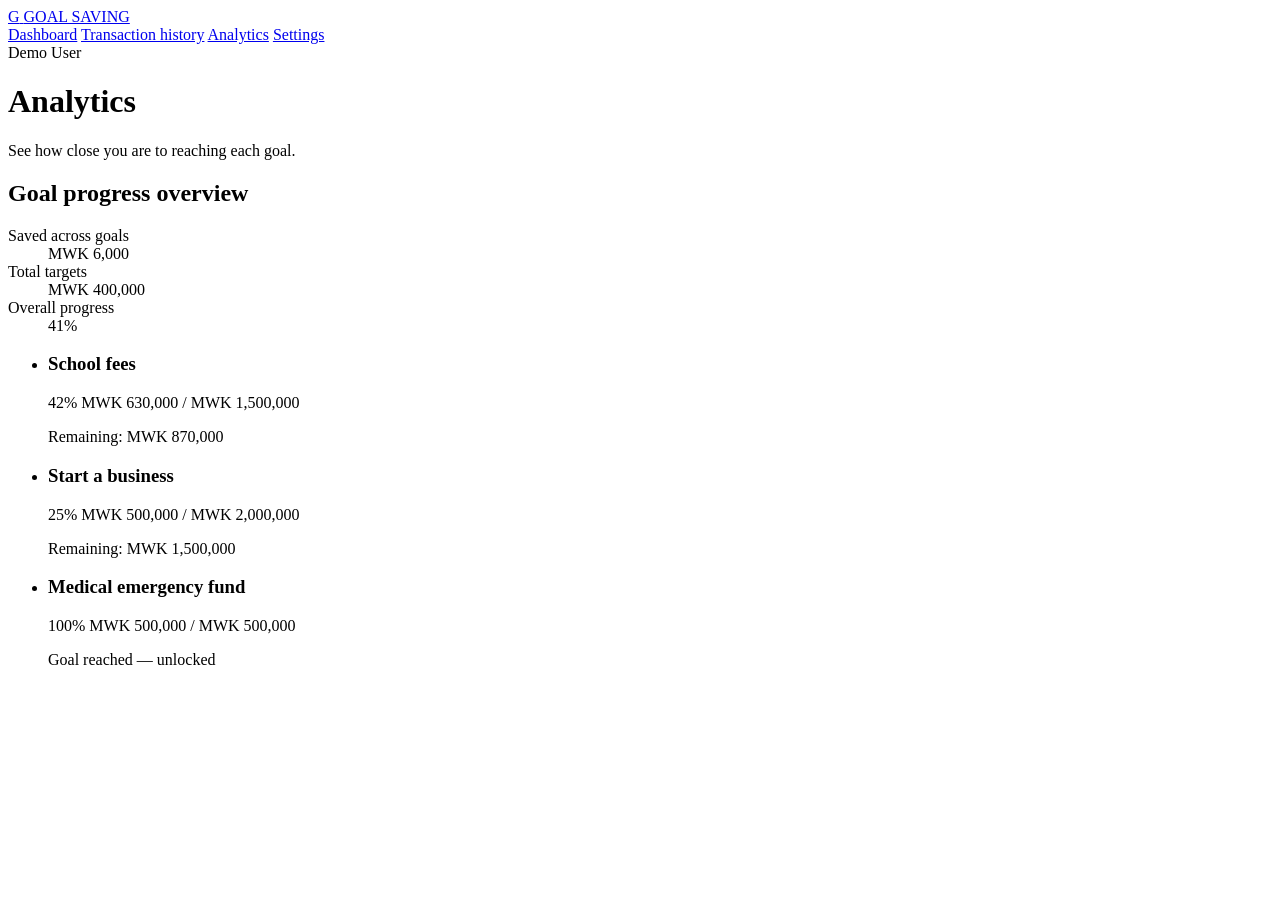
==== pages/analytics.html @ 2a547739 "Analytics_page" ====
<!DOCTYPE html>
<html lang="en">
<head>
  <meta charset="utf-8">
  <meta name="viewport" content="width=device-width, initial-scale=1">
  <title>Analytics - Goal Saving</title>
  <link rel="stylesheet" href="analytics.css">
</head>
<body>

  <!-- Site header: replace with the existing system's shared header include -->
  <header class="site-header">
    <div class="site-header__inner">
      <a class="brand" href="/">
        <span class="brand__mark" aria-hidden="true">G</span>
        <span class="brand__name">GOAL SAVING</span>
      </a>
      <nav class="main-nav" aria-label="Main">
        <a href="dashboard.html">Dashboard</a>
        <a href="transactions.html">Transaction history</a>
        <a href="analytics.html" aria-current="page">Analytics</a>
        <a href="settings.html">Settings</a>
      </nav>
      <span class="user-chip">Demo User</span>
    </div>
  </header>

  <main class="page">
    <h1 class="page__title">Analytics</h1>
    <p class="page__intro">See how close you are to reaching each goal.</p>

    <section class="panel" aria-labelledby="goals-heading">
      <h2 id="goals-heading" class="visually-hidden">Goal progress overview</h2>

      <!-- Summary figures -->
      <dl class="summary">
        <div class="stat">
          <dt class="stat__label">Saved across goals</dt>
          <dd class="stat__value"><span>MWK</span> 6,000</dd>
        </div>
        <div class="stat">
          <dt class="stat__label">Total targets</dt>
          <dd class="stat__value"><span>MWK</span> 400,000</dd>
        </div>
        <div class="stat">
          <dt class="stat__label">Overall progress</dt>
          <dd class="stat__value">41%</dd>
        </div>
      </dl>

      <!-- One <li> per goal. Set --value to the percentage and keep aria-valuenow in sync. -->
      <ul class="goals">
        <li class="goal">
          <h3 class="goal__name">School fees</h3>
          <div class="goal__meta">
            <span>42%</span>
            <span>MWK 630,000 / MWK 1,500,000</span>
          </div>
          <div class="bar" role="progressbar" aria-label="School fees progress" aria-valuemin="0" aria-valuemax="100" aria-valuenow="42" style="--value:42%"></div>
          <p class="goal__note">Remaining: MWK 870,000</p>
        </li>

        <li class="goal">
          <h3 class="goal__name">Start a business</h3>
          <div class="goal__meta">
            <span>25%</span>
            <span>MWK 500,000 / MWK 2,000,000</span>
          </div>
          <div class="bar" role="progressbar" aria-label="Start a business progress" aria-valuemin="0" aria-valuemax="100" aria-valuenow="25" style="--value:25%"></div>
          <p class="goal__note">Remaining: MWK 1,500,000</p>
        </li>

        <li class="goal">
          <h3 class="goal__name">Medical emergency fund</h3>
          <div class="goal__meta">
            <span>100%</span>
            <span>MWK 500,000 / MWK 500,000</span>
          </div>
          <div class="bar" role="progressbar" aria-label="Medical emergency fund progress" aria-valuemin="0" aria-valuemax="100" aria-valuenow="100" style="--value:100%"></div>
          <p class="goal__note">Goal reached &mdash; unlocked</p>
        </li>
      </ul>
    </section>
  </main>

</body>
</html>
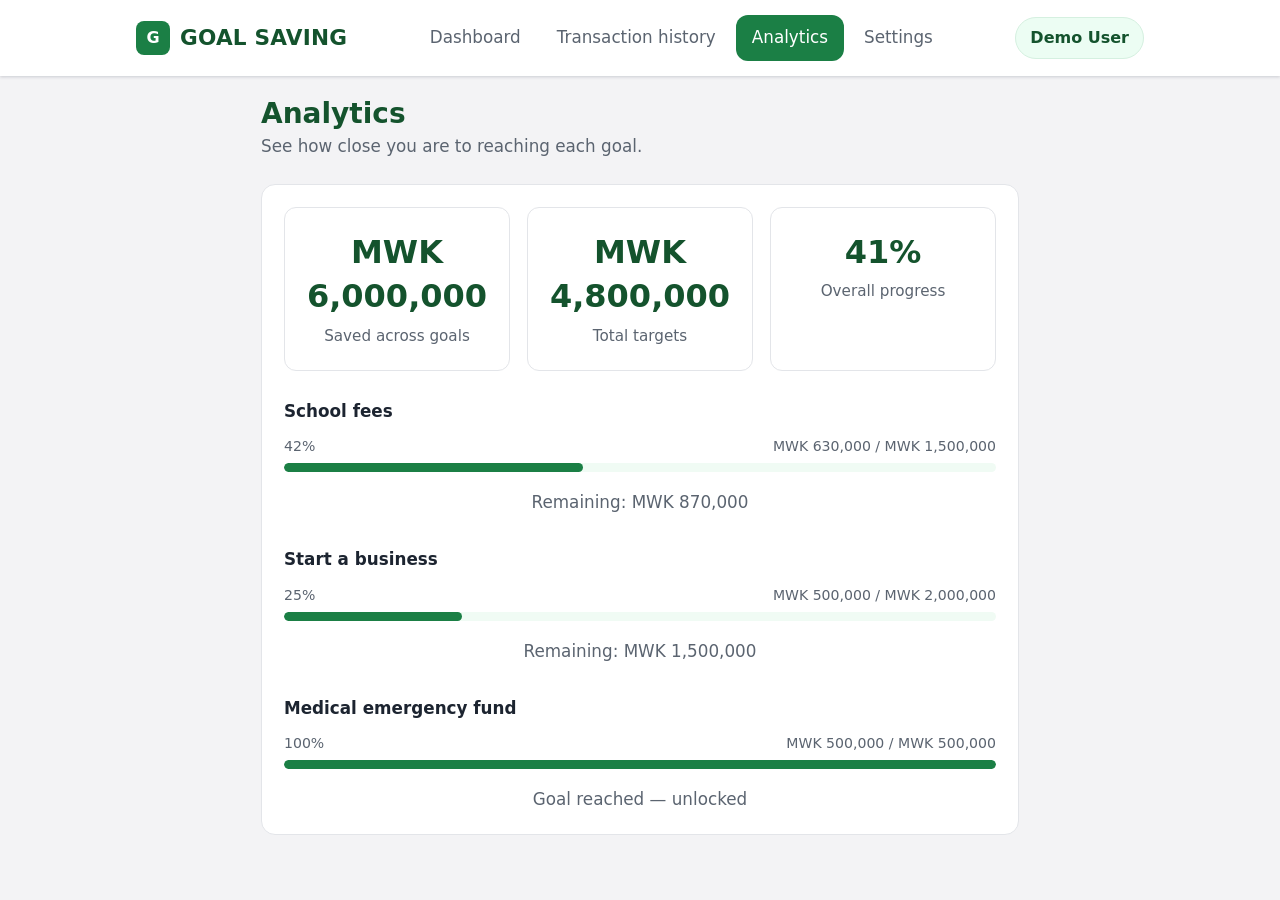
==== commit ed992a37: "fixed broken css link" ====
--- a/pages/analytics.html
+++ b/pages/analytics.html
@@ -4,7 +4,7 @@
   <meta charset="utf-8">
   <meta name="viewport" content="width=device-width, initial-scale=1">
   <title>Analytics - Goal Saving</title>
-  <link rel="stylesheet" href="analytics.css">
+  <link rel="stylesheet" href="../styles/analytics.css">
 </head>
 <body>
 
@@ -36,11 +36,11 @@
       <dl class="summary">
         <div class="stat">
           <dt class="stat__label">Saved across goals</dt>
-          <dd class="stat__value"><span>MWK</span> 6,000</dd>
+          <dd class="stat__value"><span>MWK</span> 6,000,000</dd>
         </div>
         <div class="stat">
           <dt class="stat__label">Total targets</dt>
-          <dd class="stat__value"><span>MWK</span> 400,000</dd>
+          <dd class="stat__value"><span>MWK</span> 4,800,000</dd>
         </div>
         <div class="stat">
           <dt class="stat__label">Overall progress</dt>
--- a/styles/analytics.css
+++ b/styles/analytics.css
@@ -0,0 +1,144 @@
+/* Analytics page. Tokens are scoped on :root; map them to the system's existing variables if it has any. */
+:root {
+  --green-900: #14532d;
+  --green-700: #1b7f45;
+  --green-100: #ecfdf3;
+  --green-50: #f0fbf4;
+  --bg: #f3f3f5;
+  --surface: #ffffff;
+  --border: #e3e5e9;
+  --text: #1c2430;
+  --muted: #5b6470;
+  --radius: 14px;
+  --font: "Noto Sans", "Segoe UI", system-ui, -apple-system, Roboto, Arial, sans-serif;
+}
+
+*, *::before, *::after { box-sizing: border-box; }
+
+body {
+  margin: 0;
+  background: var(--bg);
+  color: var(--text);
+  font-family: var(--font);
+  line-height: 1.5;
+}
+
+.visually-hidden {
+  position: absolute; width: 1px; height: 1px; margin: -1px; padding: 0;
+  overflow: hidden; clip: rect(0 0 0 0); white-space: nowrap; border: 0;
+}
+
+a:focus-visible { outline: 3px solid #f5a300; outline-offset: 2px; }
+
+/* ---------- Header ---------- */
+.site-header {
+  background: var(--surface);
+  box-shadow: 0 1px 3px rgba(20, 30, 45, .18);
+}
+.site-header__inner {
+  max-width: 1040px;
+  margin: 0 auto;
+  min-height: 76px;
+  padding: 0 16px;
+  display: flex;
+  align-items: center;
+  justify-content: space-between;
+  gap: 16px;
+}
+.brand { display: flex; align-items: center; gap: 10px; text-decoration: none; }
+.brand__mark {
+  width: 34px; height: 34px; border-radius: 8px;
+  background: var(--green-700); color: #fff;
+  display: grid; place-items: center; font-weight: 800;
+}
+.brand__name { color: var(--green-900); font-size: 1.35rem; font-weight: 800; letter-spacing: .01em; }
+
+.main-nav { display: flex; align-items: center; gap: 4px; }
+.main-nav a {
+  padding: 10px 16px; border-radius: 12px;
+  color: var(--muted); text-decoration: none; font-size: 1.05rem;
+}
+.main-nav a:hover { color: var(--green-900); }
+.main-nav a[aria-current="page"] { background: var(--green-700); color: #fff; }
+
+.user-chip {
+  padding: 8px 14px; border-radius: 999px;
+  background: var(--green-100); border: 1px solid #d5f0e0;
+  color: var(--green-900); font-weight: 600; white-space: nowrap;
+}
+
+/* ---------- Page ---------- */
+.page { max-width: 790px; margin: 0 auto; padding: 20px 16px 48px; }
+.page__title { margin: 0; color: var(--green-900); font-size: 1.75rem; font-weight: 800; line-height: 1.3; }
+.page__intro { margin: 2px 0 24px; color: var(--muted); font-size: 1.05rem; }
+
+.panel {
+  background: var(--surface);
+  border: 1px solid var(--border);
+  border-radius: var(--radius);
+  padding: 22px;
+}
+
+/* Summary figures */
+.summary {
+  margin: 0 0 28px;
+  display: grid;
+  grid-template-columns: repeat(3, 1fr);
+  gap: 17px;
+}
+.stat {
+  display: flex;
+  flex-direction: column-reverse; /* label is first in the DOM for valid <dl>, value shows on top */
+  justify-content: flex-end;
+  align-items: center;
+  gap: 6px;
+  min-height: 152px;
+  padding: 22px 12px;
+  border: 1px solid var(--border);
+  border-radius: 12px;
+  text-align: center;
+}
+.stat__value {
+  margin: 0; color: var(--green-900);
+  font-size: clamp(1.6rem, 4vw, 2rem); font-weight: 800; line-height: 1.4;
+}
+.stat__value span { display: block; }
+.stat__label { color: var(--muted); font-size: .95rem; }
+
+/* Goals */
+.goals { list-style: none; margin: 0; padding: 0; display: grid; gap: 32px; }
+.goal__name { margin: 0 0 12px; font-size: 1.05rem; font-weight: 700; }
+.goal__meta {
+  display: flex; justify-content: space-between; flex-wrap: wrap; gap: 4px 16px;
+  margin-bottom: 6px; color: var(--muted); font-size: .88rem;
+}
+.bar { height: 9px; border-radius: 999px; background: var(--green-50); overflow: hidden; }
+.bar::before {
+  content: ""; display: block; height: 100%;
+  width: var(--value, 0%);
+  border-radius: 999px; background: var(--green-700);
+}
+.goal__note { margin: 18px 0 0; text-align: center; color: var(--muted); font-size: 1.05rem; }
+
+/* ---------- Responsive ---------- */
+@media (max-width: 900px) {
+  .site-header__inner { flex-wrap: wrap; padding-top: 12px; padding-bottom: 12px; }
+  .brand { order: 1; }
+  .user-chip { order: 2; }
+  .main-nav {
+    order: 3; width: 100%;
+    overflow-x: auto; -webkit-overflow-scrolling: touch;
+    padding-bottom: 4px;
+  }
+  .main-nav a { white-space: nowrap; }
+}
+
+@media (max-width: 640px) {
+  .panel { padding: 16px; }
+  .summary { grid-template-columns: 1fr; gap: 12px; margin-bottom: 24px; }
+  .stat { min-height: 0; padding: 16px 12px; }
+  .goals { gap: 26px; }
+  .goal__meta { flex-direction: column; }
+}
+
+@media (prefers-reduced-motion: reduce) { * { transition: none !important; animation: none !important; } }
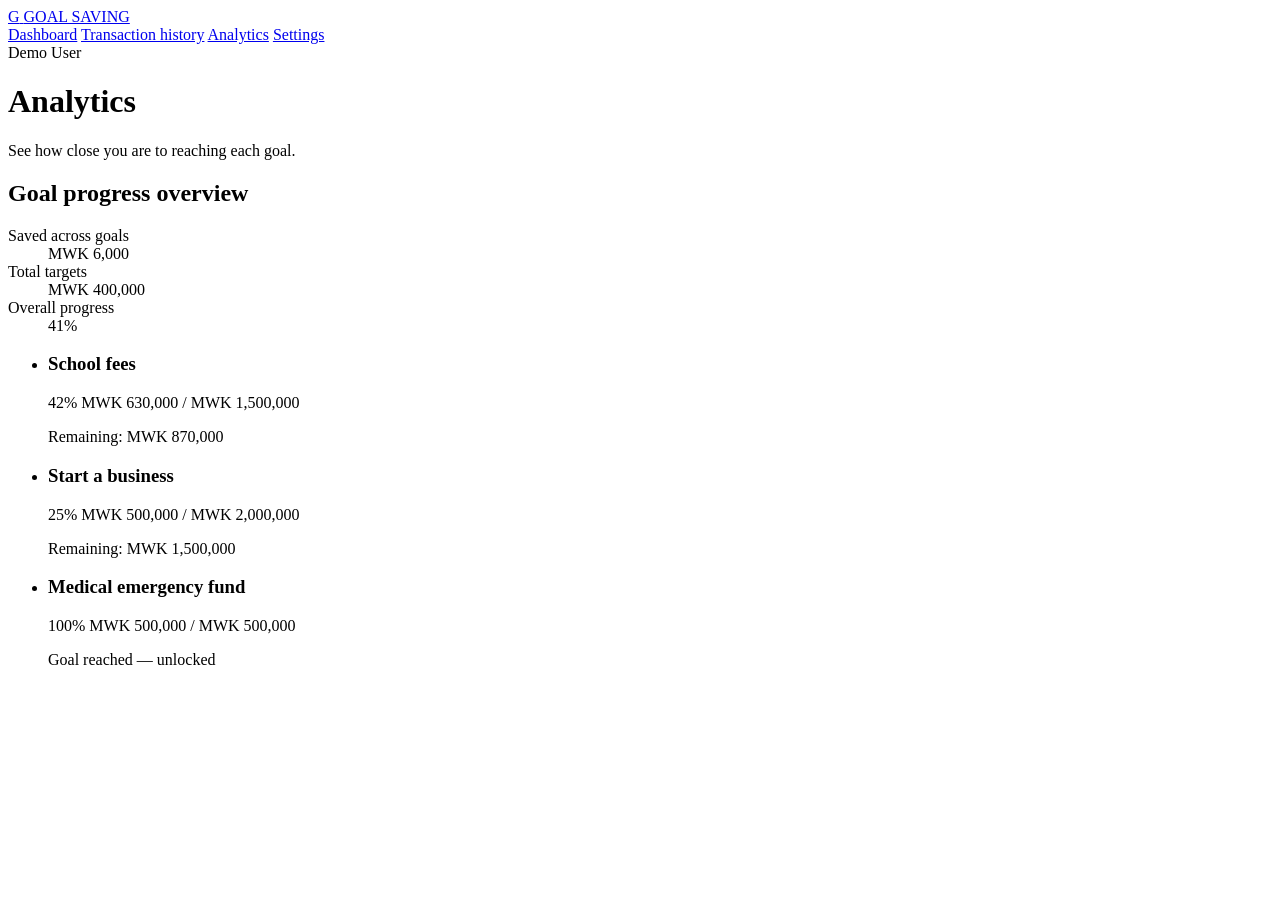
==== commit 1b376546: "created login .html and login. css" ====
--- a/pages/analytics.html
+++ b/pages/analytics.html
@@ -4,7 +4,7 @@
   <meta charset="utf-8">
   <meta name="viewport" content="width=device-width, initial-scale=1">
   <title>Analytics - Goal Saving</title>
-  <link rel="stylesheet" href="../styles/analytics.css">
+  <link rel="stylesheet" href="analytics.css">
 </head>
 <body>
 
@@ -25,8 +25,8 @@
     </div>
   </header>
 
-  <main class="page">
-    <h1 class="page__title">Analytics</h1>
+
+  <h1 class="page__title">Analytics</h1>
     <p class="page__intro">See how close you are to reaching each goal.</p>
 
     <section class="panel" aria-labelledby="goals-heading">
@@ -36,11 +36,11 @@
       <dl class="summary">
         <div class="stat">
           <dt class="stat__label">Saved across goals</dt>
-          <dd class="stat__value"><span>MWK</span> 6,000,000</dd>
+          <dd class="stat__value"><span>MWK</span> 6,000</dd>
         </div>
         <div class="stat">
           <dt class="stat__label">Total targets</dt>
-          <dd class="stat__value"><span>MWK</span> 4,800,000</dd>
+          <dd class="stat__value"><span>MWK</span> 400,000</dd>
         </div>
         <div class="stat">
           <dt class="stat__label">Overall progress</dt>
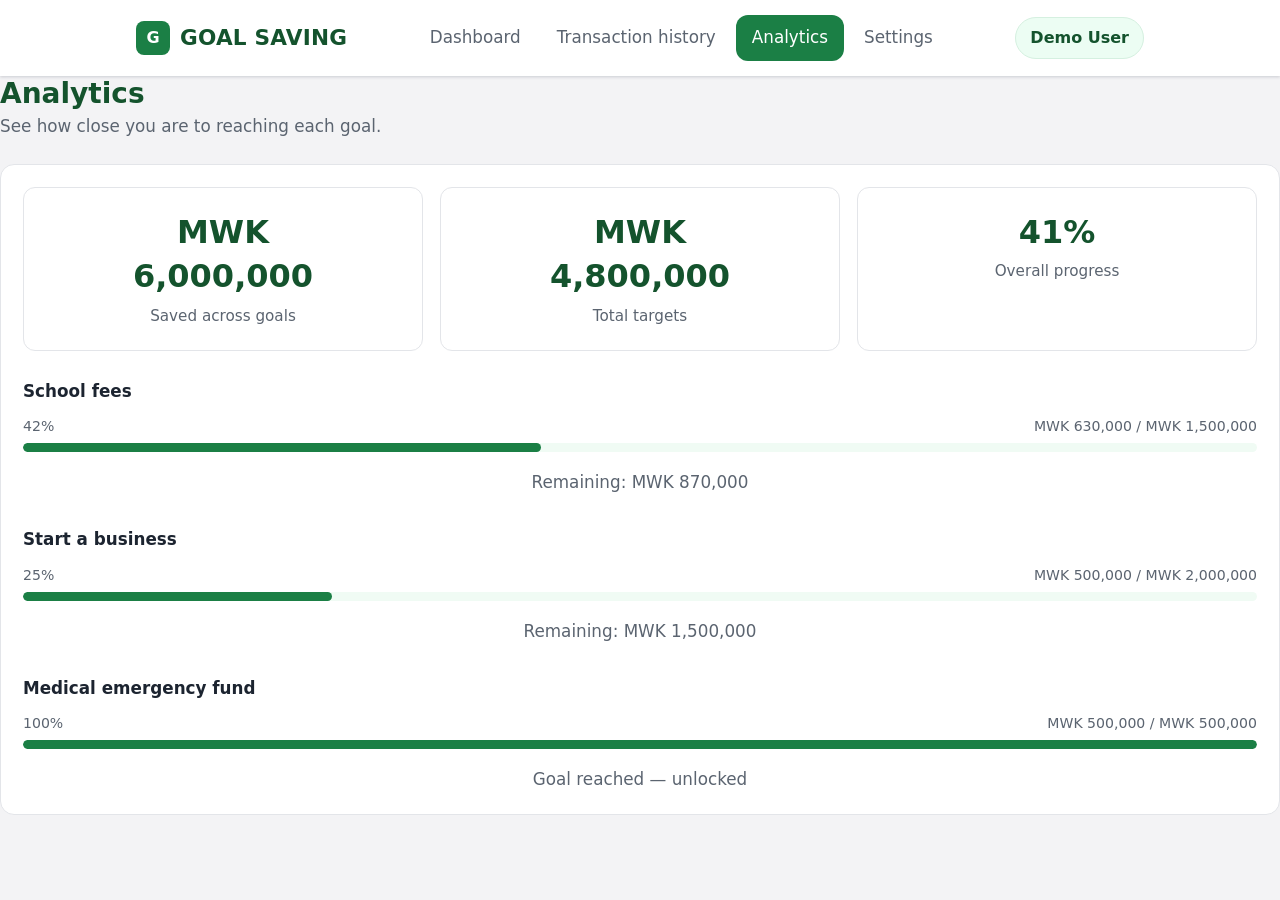
==== commit 0c9ca443: "Merge branch 'main' of https://github.com/BrightBanda/goal-saving" ====
--- a/pages/analytics.html
+++ b/pages/analytics.html
@@ -4,7 +4,7 @@
   <meta charset="utf-8">
   <meta name="viewport" content="width=device-width, initial-scale=1">
   <title>Analytics - Goal Saving</title>
-  <link rel="stylesheet" href="analytics.css">
+  <link rel="stylesheet" href="../styles/analytics.css">
 </head>
 <body>
 
@@ -36,11 +36,11 @@
       <dl class="summary">
         <div class="stat">
           <dt class="stat__label">Saved across goals</dt>
-          <dd class="stat__value"><span>MWK</span> 6,000</dd>
+          <dd class="stat__value"><span>MWK</span> 6,000,000</dd>
         </div>
         <div class="stat">
           <dt class="stat__label">Total targets</dt>
-          <dd class="stat__value"><span>MWK</span> 400,000</dd>
+          <dd class="stat__value"><span>MWK</span> 4,800,000</dd>
         </div>
         <div class="stat">
           <dt class="stat__label">Overall progress</dt>
--- a/styles/analytics.css
+++ b/styles/analytics.css
@@ -0,0 +1,144 @@
+/* Analytics page. Tokens are scoped on :root; map them to the system's existing variables if it has any. */
+:root {
+  --green-900: #14532d;
+  --green-700: #1b7f45;
+  --green-100: #ecfdf3;
+  --green-50: #f0fbf4;
+  --bg: #f3f3f5;
+  --surface: #ffffff;
+  --border: #e3e5e9;
+  --text: #1c2430;
+  --muted: #5b6470;
+  --radius: 14px;
+  --font: "Noto Sans", "Segoe UI", system-ui, -apple-system, Roboto, Arial, sans-serif;
+}
+
+*, *::before, *::after { box-sizing: border-box; }
+
+body {
+  margin: 0;
+  background: var(--bg);
+  color: var(--text);
+  font-family: var(--font);
+  line-height: 1.5;
+}
+
+.visually-hidden {
+  position: absolute; width: 1px; height: 1px; margin: -1px; padding: 0;
+  overflow: hidden; clip: rect(0 0 0 0); white-space: nowrap; border: 0;
+}
+
+a:focus-visible { outline: 3px solid #f5a300; outline-offset: 2px; }
+
+/* ---------- Header ---------- */
+.site-header {
+  background: var(--surface);
+  box-shadow: 0 1px 3px rgba(20, 30, 45, .18);
+}
+.site-header__inner {
+  max-width: 1040px;
+  margin: 0 auto;
+  min-height: 76px;
+  padding: 0 16px;
+  display: flex;
+  align-items: center;
+  justify-content: space-between;
+  gap: 16px;
+}
+.brand { display: flex; align-items: center; gap: 10px; text-decoration: none; }
+.brand__mark {
+  width: 34px; height: 34px; border-radius: 8px;
+  background: var(--green-700); color: #fff;
+  display: grid; place-items: center; font-weight: 800;
+}
+.brand__name { color: var(--green-900); font-size: 1.35rem; font-weight: 800; letter-spacing: .01em; }
+
+.main-nav { display: flex; align-items: center; gap: 4px; }
+.main-nav a {
+  padding: 10px 16px; border-radius: 12px;
+  color: var(--muted); text-decoration: none; font-size: 1.05rem;
+}
+.main-nav a:hover { color: var(--green-900); }
+.main-nav a[aria-current="page"] { background: var(--green-700); color: #fff; }
+
+.user-chip {
+  padding: 8px 14px; border-radius: 999px;
+  background: var(--green-100); border: 1px solid #d5f0e0;
+  color: var(--green-900); font-weight: 600; white-space: nowrap;
+}
+
+/* ---------- Page ---------- */
+.page { max-width: 790px; margin: 0 auto; padding: 20px 16px 48px; }
+.page__title { margin: 0; color: var(--green-900); font-size: 1.75rem; font-weight: 800; line-height: 1.3; }
+.page__intro { margin: 2px 0 24px; color: var(--muted); font-size: 1.05rem; }
+
+.panel {
+  background: var(--surface);
+  border: 1px solid var(--border);
+  border-radius: var(--radius);
+  padding: 22px;
+}
+
+/* Summary figures */
+.summary {
+  margin: 0 0 28px;
+  display: grid;
+  grid-template-columns: repeat(3, 1fr);
+  gap: 17px;
+}
+.stat {
+  display: flex;
+  flex-direction: column-reverse; /* label is first in the DOM for valid <dl>, value shows on top */
+  justify-content: flex-end;
+  align-items: center;
+  gap: 6px;
+  min-height: 152px;
+  padding: 22px 12px;
+  border: 1px solid var(--border);
+  border-radius: 12px;
+  text-align: center;
+}
+.stat__value {
+  margin: 0; color: var(--green-900);
+  font-size: clamp(1.6rem, 4vw, 2rem); font-weight: 800; line-height: 1.4;
+}
+.stat__value span { display: block; }
+.stat__label { color: var(--muted); font-size: .95rem; }
+
+/* Goals */
+.goals { list-style: none; margin: 0; padding: 0; display: grid; gap: 32px; }
+.goal__name { margin: 0 0 12px; font-size: 1.05rem; font-weight: 700; }
+.goal__meta {
+  display: flex; justify-content: space-between; flex-wrap: wrap; gap: 4px 16px;
+  margin-bottom: 6px; color: var(--muted); font-size: .88rem;
+}
+.bar { height: 9px; border-radius: 999px; background: var(--green-50); overflow: hidden; }
+.bar::before {
+  content: ""; display: block; height: 100%;
+  width: var(--value, 0%);
+  border-radius: 999px; background: var(--green-700);
+}
+.goal__note { margin: 18px 0 0; text-align: center; color: var(--muted); font-size: 1.05rem; }
+
+/* ---------- Responsive ---------- */
+@media (max-width: 900px) {
+  .site-header__inner { flex-wrap: wrap; padding-top: 12px; padding-bottom: 12px; }
+  .brand { order: 1; }
+  .user-chip { order: 2; }
+  .main-nav {
+    order: 3; width: 100%;
+    overflow-x: auto; -webkit-overflow-scrolling: touch;
+    padding-bottom: 4px;
+  }
+  .main-nav a { white-space: nowrap; }
+}
+
+@media (max-width: 640px) {
+  .panel { padding: 16px; }
+  .summary { grid-template-columns: 1fr; gap: 12px; margin-bottom: 24px; }
+  .stat { min-height: 0; padding: 16px 12px; }
+  .goals { gap: 26px; }
+  .goal__meta { flex-direction: column; }
+}
+
+@media (prefers-reduced-motion: reduce) { * { transition: none !important; animation: none !important; } }
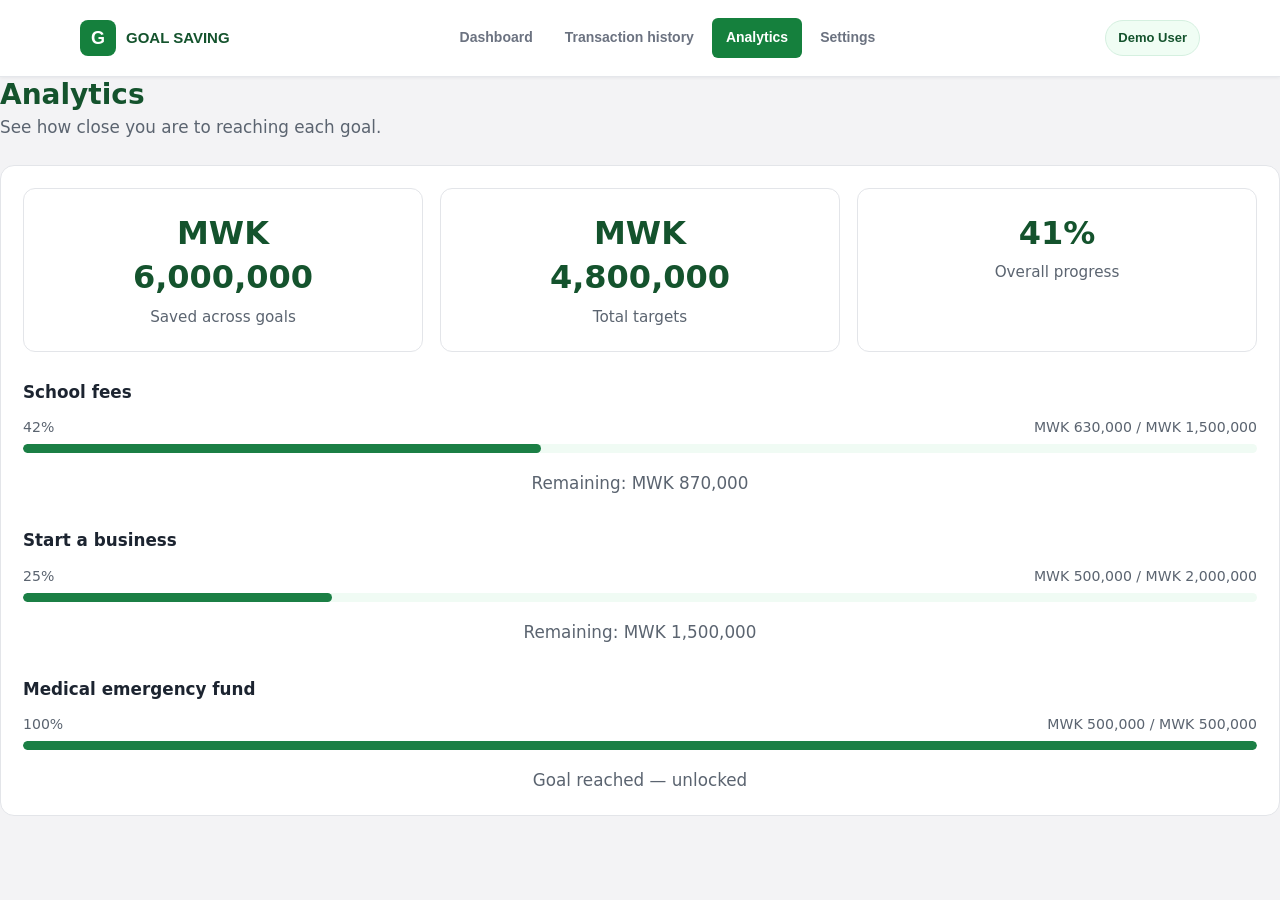
==== commit 2f14558c: "created a simple landing page, created a utils folder to contain reusable componets, made the nav ba" ====
--- a/pages/analytics.html
+++ b/pages/analytics.html
@@ -1,87 +1,93 @@
 <!DOCTYPE html>
 <html lang="en">
+
 <head>
   <meta charset="utf-8">
   <meta name="viewport" content="width=device-width, initial-scale=1">
   <title>Analytics - Goal Saving</title>
   <link rel="stylesheet" href="../styles/analytics.css">
+  <link rel="stylesheet" href="../utils/navbar.css">
 </head>
+
 <body>
 
-  <!-- Site header: replace with the existing system's shared header include -->
-  <header class="site-header">
-    <div class="site-header__inner">
-      <a class="brand" href="/">
-        <span class="brand__mark" aria-hidden="true">G</span>
-        <span class="brand__name">GOAL SAVING</span>
+  <header class="app-navbar" data-mode="app">
+    <div class="navbar-inner">
+      <a class="navbar-brand" href="index.html" aria-label="Goal Saving home">
+        <span class="navbar-brand-mark" aria-hidden="true">G</span>
+        <span>GOAL SAVING</span>
       </a>
-      <nav class="main-nav" aria-label="Main">
+      <nav class="navbar-nav" aria-label="Main navigation">
         <a href="dashboard.html">Dashboard</a>
-        <a href="transactions.html">Transaction history</a>
-        <a href="analytics.html" aria-current="page">Analytics</a>
+        <a href="transaction-records.html">Transaction history</a>
+        <a href="analytics.html" class="is-active" aria-current="page">Analytics</a>
         <a href="settings.html">Settings</a>
       </nav>
-      <span class="user-chip">Demo User</span>
+      <span class="navbar-user">Demo User</span>
     </div>
   </header>
 
 
   <h1 class="page__title">Analytics</h1>
-    <p class="page__intro">See how close you are to reaching each goal.</p>
+  <p class="page__intro">See how close you are to reaching each goal.</p>
 
-    <section class="panel" aria-labelledby="goals-heading">
-      <h2 id="goals-heading" class="visually-hidden">Goal progress overview</h2>
+  <section class="panel" aria-labelledby="goals-heading">
+    <h2 id="goals-heading" class="visually-hidden">Goal progress overview</h2>
 
-      <!-- Summary figures -->
-      <dl class="summary">
-        <div class="stat">
-          <dt class="stat__label">Saved across goals</dt>
-          <dd class="stat__value"><span>MWK</span> 6,000,000</dd>
+    <!-- Summary figures -->
+    <dl class="summary">
+      <div class="stat">
+        <dt class="stat__label">Saved across goals</dt>
+        <dd class="stat__value"><span>MWK</span> 6,000,000</dd>
+      </div>
+      <div class="stat">
+        <dt class="stat__label">Total targets</dt>
+        <dd class="stat__value"><span>MWK</span> 4,800,000</dd>
+      </div>
+      <div class="stat">
+        <dt class="stat__label">Overall progress</dt>
+        <dd class="stat__value">41%</dd>
+      </div>
+    </dl>
+
+    <!-- One <li> per goal. Set --value to the percentage and keep aria-valuenow in sync. -->
+    <ul class="goals">
+      <li class="goal">
+        <h3 class="goal__name">School fees</h3>
+        <div class="goal__meta">
+          <span>42%</span>
+          <span>MWK 630,000 / MWK 1,500,000</span>
         </div>
-        <div class="stat">
-          <dt class="stat__label">Total targets</dt>
-          <dd class="stat__value"><span>MWK</span> 4,800,000</dd>
+        <div class="bar" role="progressbar" aria-label="School fees progress" aria-valuemin="0" aria-valuemax="100"
+          aria-valuenow="42" style="--value:42%"></div>
+        <p class="goal__note">Remaining: MWK 870,000</p>
+      </li>
+
+      <li class="goal">
+        <h3 class="goal__name">Start a business</h3>
+        <div class="goal__meta">
+          <span>25%</span>
+          <span>MWK 500,000 / MWK 2,000,000</span>
         </div>
-        <div class="stat">
-          <dt class="stat__label">Overall progress</dt>
-          <dd class="stat__value">41%</dd>
+        <div class="bar" role="progressbar" aria-label="Start a business progress" aria-valuemin="0" aria-valuemax="100"
+          aria-valuenow="25" style="--value:25%"></div>
+        <p class="goal__note">Remaining: MWK 1,500,000</p>
+      </li>
+
+      <li class="goal">
+        <h3 class="goal__name">Medical emergency fund</h3>
+        <div class="goal__meta">
+          <span>100%</span>
+          <span>MWK 500,000 / MWK 500,000</span>
         </div>
-      </dl>
-
-      <!-- One <li> per goal. Set --value to the percentage and keep aria-valuenow in sync. -->
-      <ul class="goals">
-        <li class="goal">
-          <h3 class="goal__name">School fees</h3>
-          <div class="goal__meta">
-            <span>42%</span>
-            <span>MWK 630,000 / MWK 1,500,000</span>
-          </div>
-          <div class="bar" role="progressbar" aria-label="School fees progress" aria-valuemin="0" aria-valuemax="100" aria-valuenow="42" style="--value:42%"></div>
-          <p class="goal__note">Remaining: MWK 870,000</p>
-        </li>
-
-        <li class="goal">
-          <h3 class="goal__name">Start a business</h3>
-          <div class="goal__meta">
-            <span>25%</span>
-            <span>MWK 500,000 / MWK 2,000,000</span>
-          </div>
-          <div class="bar" role="progressbar" aria-label="Start a business progress" aria-valuemin="0" aria-valuemax="100" aria-valuenow="25" style="--value:25%"></div>
-          <p class="goal__note">Remaining: MWK 1,500,000</p>
-        </li>
-
-        <li class="goal">
-          <h3 class="goal__name">Medical emergency fund</h3>
-          <div class="goal__meta">
-            <span>100%</span>
-            <span>MWK 500,000 / MWK 500,000</span>
-          </div>
-          <div class="bar" role="progressbar" aria-label="Medical emergency fund progress" aria-valuemin="0" aria-valuemax="100" aria-valuenow="100" style="--value:100%"></div>
-          <p class="goal__note">Goal reached &mdash; unlocked</p>
-        </li>
-      </ul>
-    </section>
+        <div class="bar" role="progressbar" aria-label="Medical emergency fund progress" aria-valuemin="0"
+          aria-valuemax="100" aria-valuenow="100" style="--value:100%"></div>
+        <p class="goal__note">Goal reached &mdash; unlocked</p>
+      </li>
+    </ul>
+  </section>
   </main>
 
 </body>
-</html>
+
+</html>
--- a/utils/navbar.css
+++ b/utils/navbar.css
@@ -0,0 +1,164 @@
+:root {
+    --navbar-green-dark: #14532d;
+    --navbar-green: #15803d;
+    --navbar-green-light: #dcfce7;
+    --navbar-muted: #6b7280;
+    --navbar-border: #e5e7eb;
+    --navbar-white: #ffffff;
+    --navbar-font: Arial, Helvetica, sans-serif;
+}
+
+/* Page stylesheets set fonts on * and body, so these are set here to keep the navbar the same on every page. */
+.app-navbar,
+.app-navbar * {
+    box-sizing: border-box;
+    font-family: var(--navbar-font);
+}
+
+.app-navbar {
+    position: relative;
+    z-index: 20;
+    width: 100%;
+    border-bottom: 1px solid var(--navbar-border);
+    background: var(--navbar-white);
+    box-shadow: 0 1px 3px rgba(20, 30, 40, 0.06);
+    line-height: 1.5;
+    -webkit-font-smoothing: auto;
+    -moz-osx-font-smoothing: auto;
+}
+
+.app-navbar a:focus-visible {
+    outline: revert;
+    outline-offset: revert;
+}
+
+.navbar-inner {
+    width: min(1120px, calc(100% - 48px));
+    min-height: 76px;
+    margin: 0 auto;
+    display: flex;
+    align-items: center;
+    justify-content: space-between;
+    gap: 22px;
+}
+
+.navbar-brand {
+    flex-shrink: 0;
+    display: inline-flex;
+    align-items: center;
+    gap: 10px;
+    color: var(--navbar-green-dark);
+    font-size: 15px;
+    font-weight: 800;
+    text-decoration: none;
+    white-space: nowrap;
+}
+
+.navbar-brand:hover {
+    text-decoration: none;
+}
+
+.navbar-brand-mark {
+    width: 36px;
+    height: 36px;
+    flex: 0 0 36px;
+    display: grid;
+    place-items: center;
+    border-radius: 8px;
+    color: var(--navbar-white);
+    background: var(--navbar-green);
+    font-size: 18px;
+    font-weight: 800;
+}
+
+.navbar-nav {
+    display: flex;
+    align-items: center;
+    justify-content: center;
+    gap: 4px;
+}
+
+.navbar-nav a {
+    padding: 9px 13px;
+    border: 1px solid transparent;
+    border-radius: 6px;
+    color: var(--navbar-muted);
+    font-size: 14px;
+    font-weight: 600;
+    line-height: 1.4;
+    text-decoration: none;
+    white-space: nowrap;
+}
+
+.navbar-nav a:hover {
+    color: var(--navbar-green-dark);
+    background: #f0fdf4;
+}
+
+.navbar-nav a.is-active {
+    color: var(--navbar-white);
+    background: var(--navbar-green);
+}
+
+.navbar-nav a.is-active:hover {
+    color: var(--navbar-white);
+    background: var(--navbar-green-dark);
+}
+
+.navbar-user {
+    flex-shrink: 0;
+    padding: 7px 12px;
+    border: 1px solid #d5f0e0;
+    border-radius: 999px;
+    color: var(--navbar-green-dark);
+    background: #f0fdf4;
+    font-size: 13px;
+    font-weight: 650;
+    white-space: nowrap;
+}
+
+@media (max-width: 760px) {
+    .navbar-inner {
+        width: calc(100% - 36px);
+        min-height: 68px;
+        flex-wrap: wrap;
+        gap: 10px;
+        padding: 8px 0;
+    }
+
+    .app-navbar[data-mode="app"] .navbar-nav {
+        order: 3;
+        width: 100%;
+        justify-content: flex-start;
+        overflow-x: auto;
+        padding-bottom: 2px;
+    }
+}
+
+@media (max-width: 480px) {
+    .navbar-brand {
+        gap: 7px;
+        font-size: 13px;
+    }
+
+    .navbar-brand-mark {
+        width: 32px;
+        height: 32px;
+        flex-basis: 32px;
+        font-size: 16px;
+    }
+
+    .navbar-user {
+        padding: 6px 8px;
+        font-size: 11px;
+    }
+
+    .app-navbar[data-mode="public"] .navbar-nav {
+        gap: 0;
+    }
+
+    .app-navbar[data-mode="public"] .navbar-nav a {
+        padding: 8px 9px;
+        font-size: 12px;
+    }
+}
